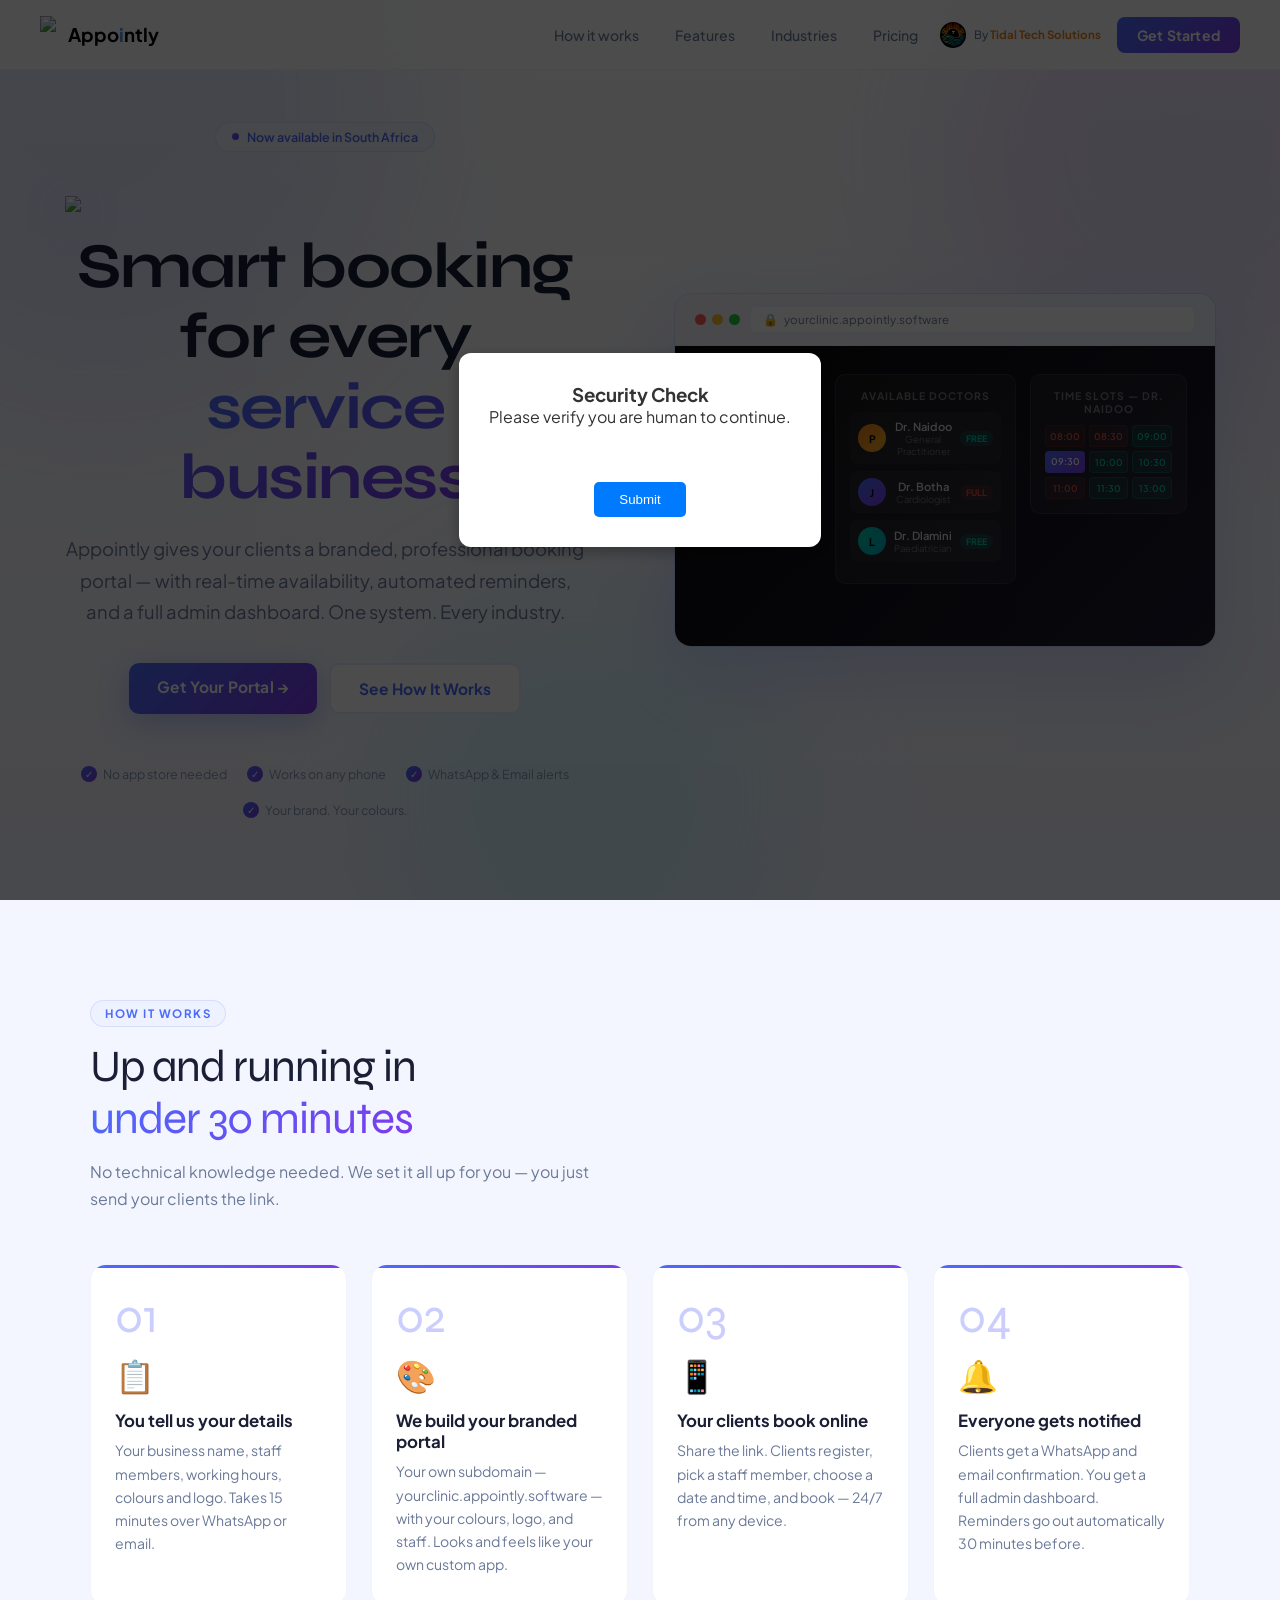
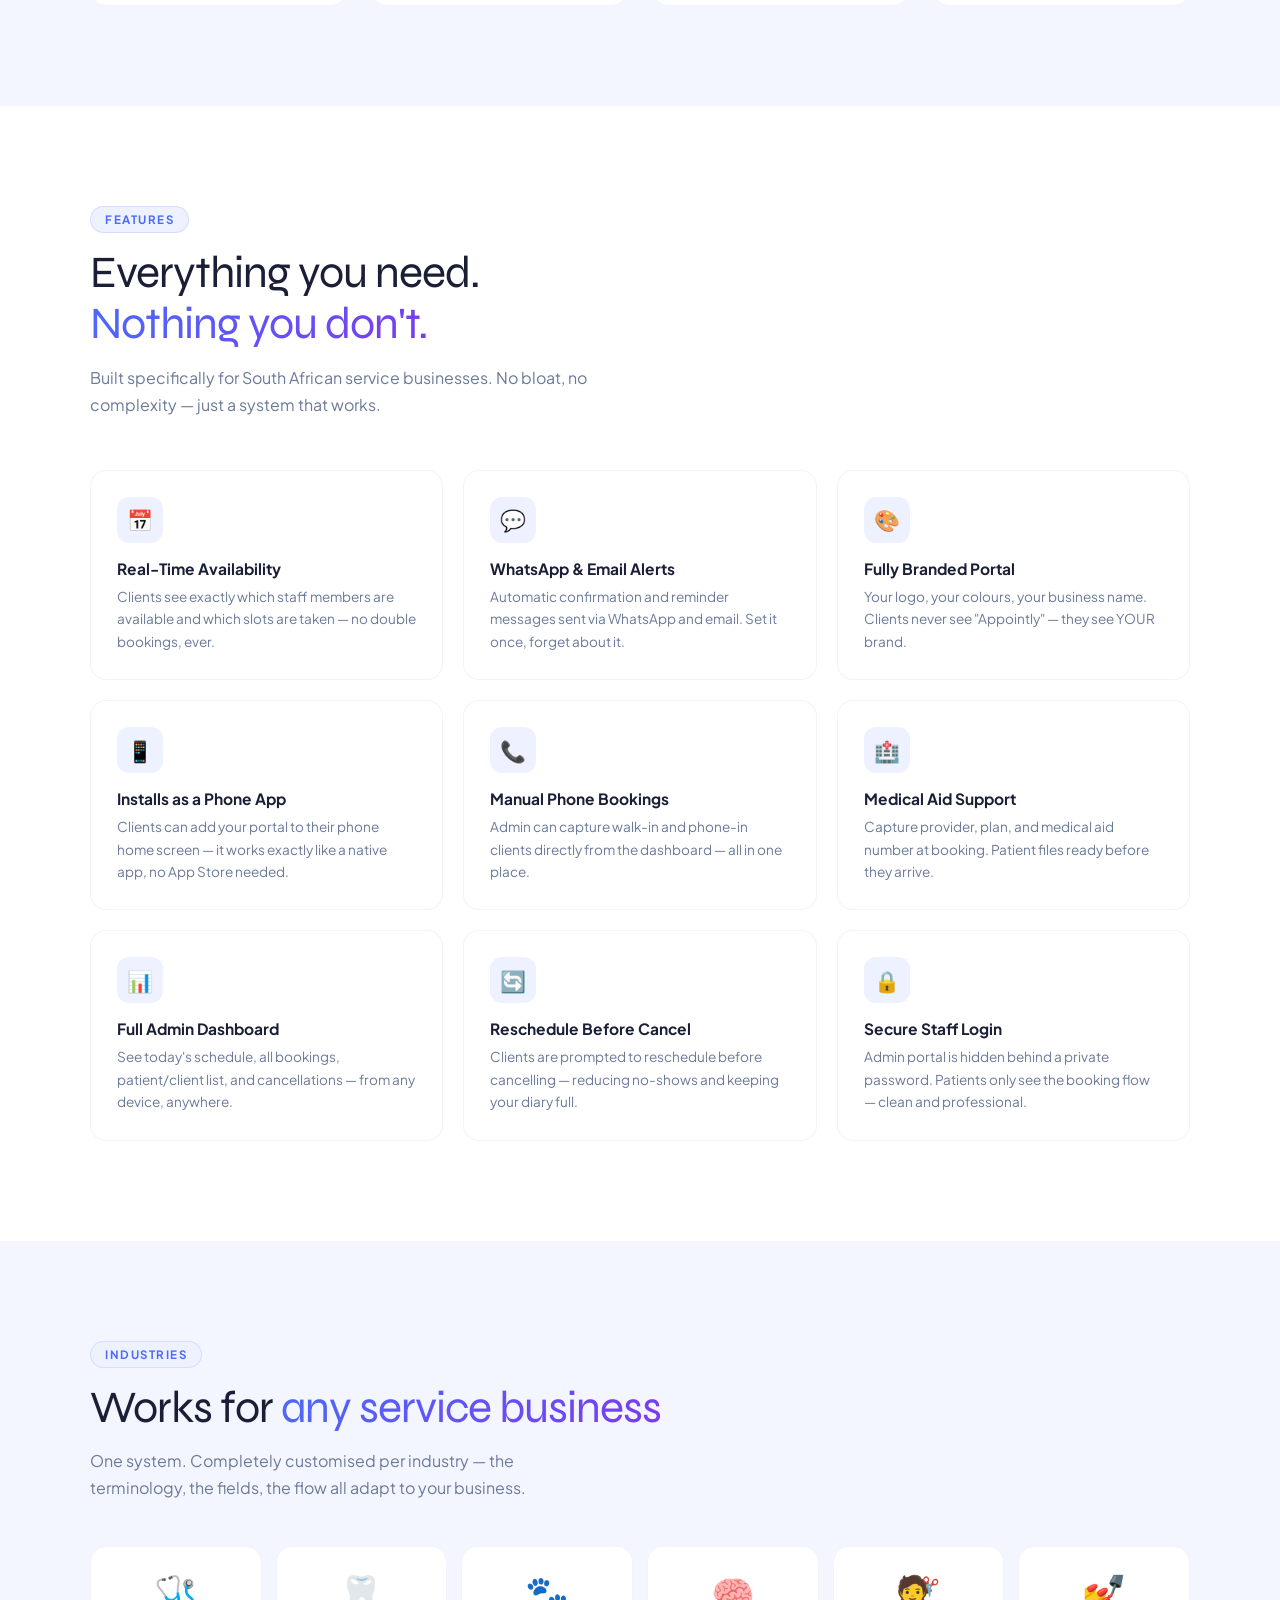
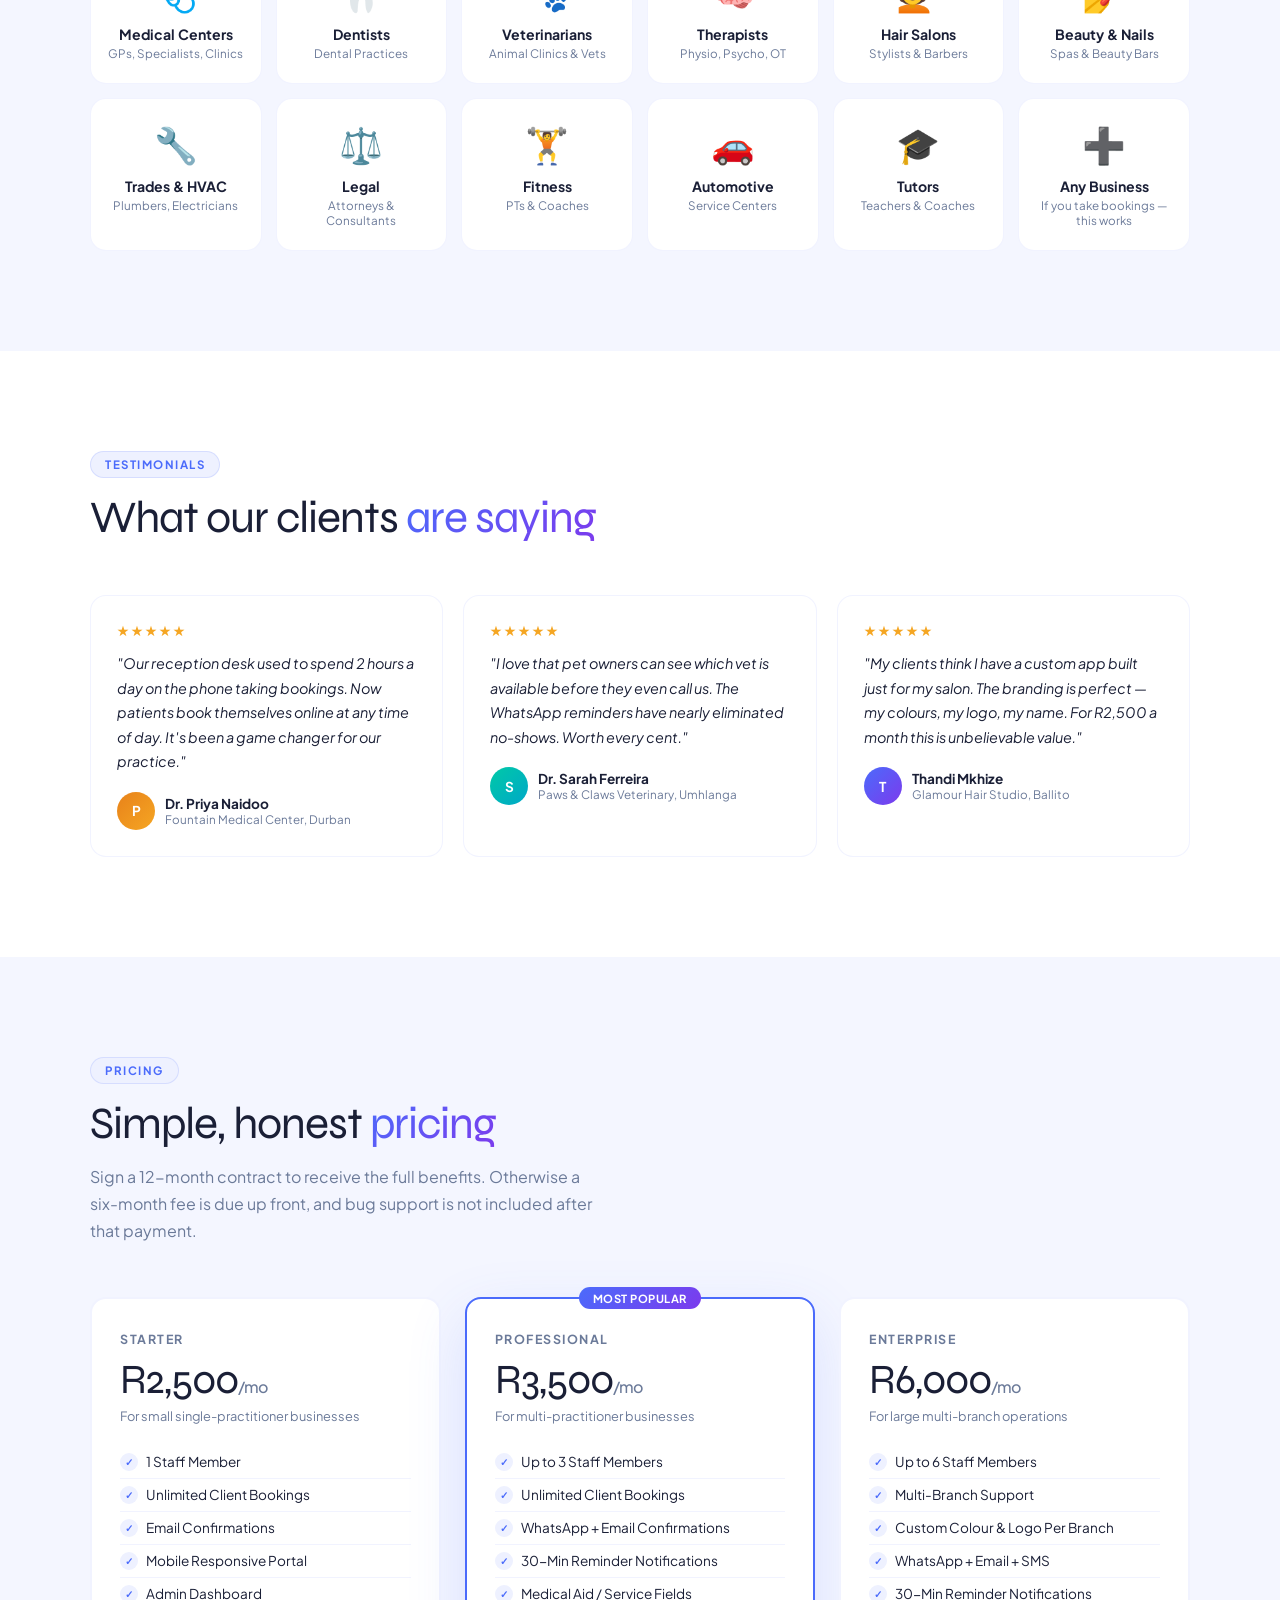
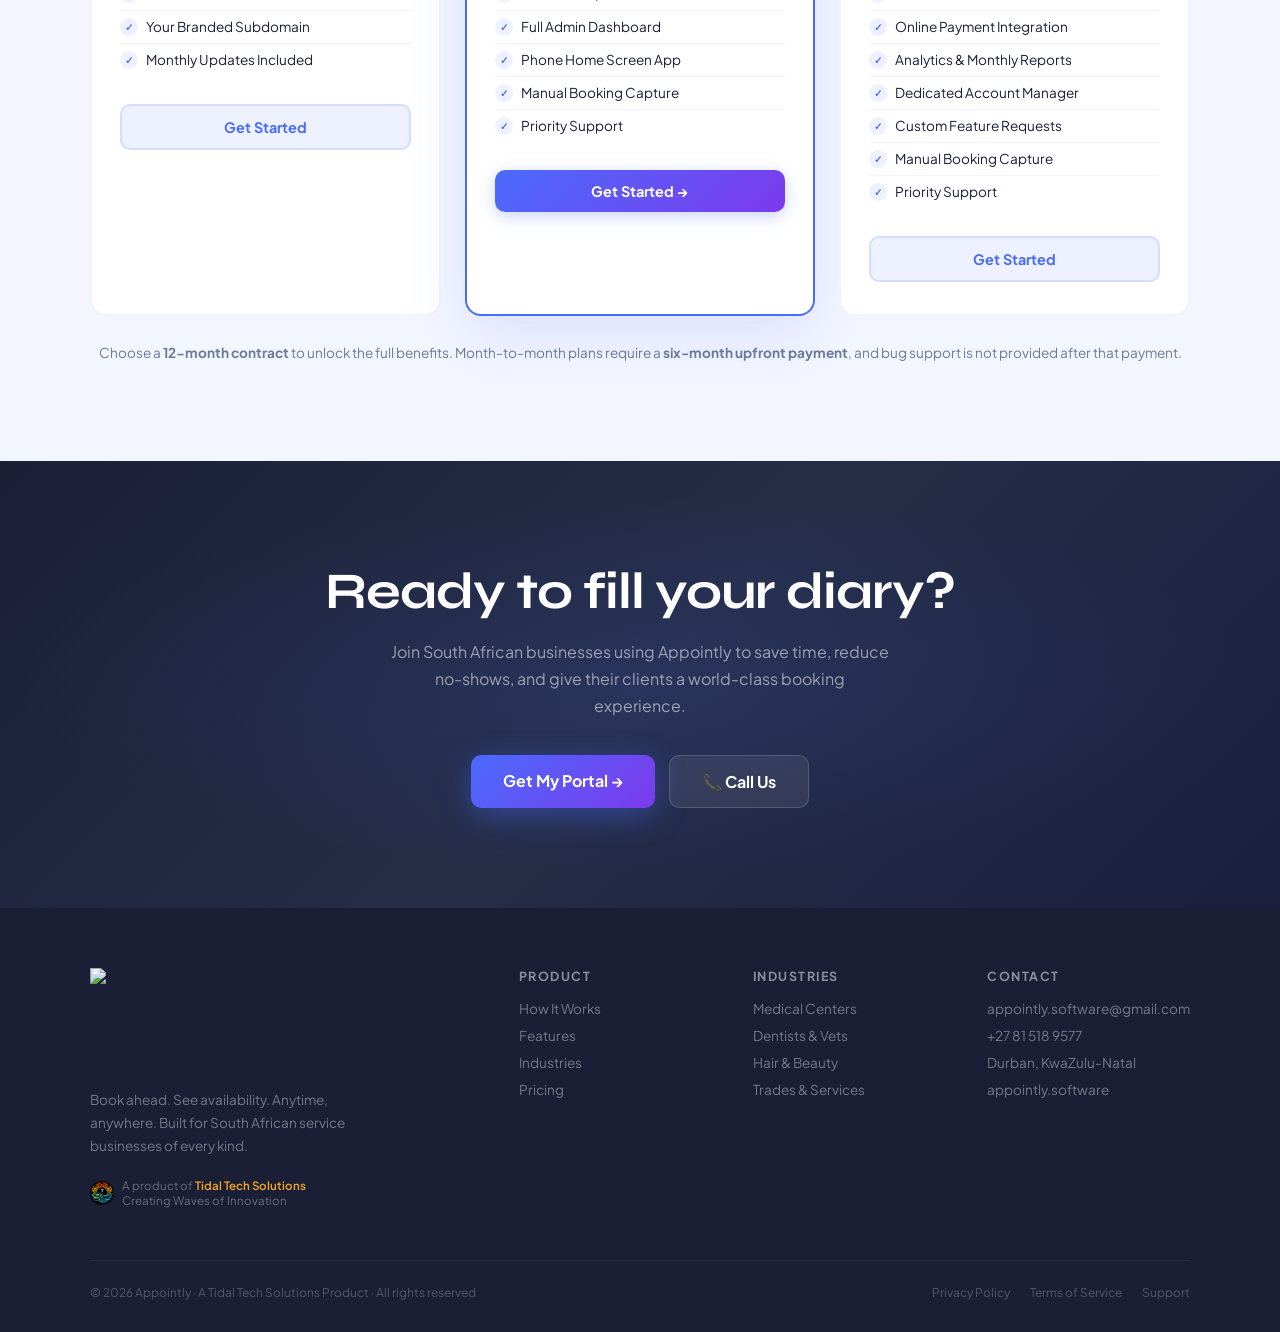
==== appointly-landing.html @ cec6ede8 "Add files via upload" ====
<!DOCTYPE html>
<html lang="en">
<head>
<meta charset="UTF-8"/>
<meta name="viewport" content="width=device-width,initial-scale=1.0"/>
<meta name="description" content="Appointly — Smart booking software for every service business. Book ahead. See availability. Anytime, anywhere."/>
<title>Appointly — Book ahead. See availability. Anytime, anywhere.</title>
<link href="https://fonts.googleapis.com/css2?family=Plus+Jakarta+Sans:wght@300;400;500;600;700;800&family=Syne:wght@700;800&display=swap" rel="stylesheet"/>
<link rel="stylesheet" href="styles.css">
<link rel="icon" type="image/png" href="Pictures/Appintly Calander logo.png">
</head>
<!-- Load the reCAPTCHA API with your Site Key -->
<script src="https://www.google.com/recaptcha/api.js" async defer></script>




<body>

<!-- ── NAV ── -->
<nav>
  <a class="nav-logo" href="#">
    <!-- Add 'logo-icon' and 'logo-text' classes -->
    <img src="Pictures/Appintly Calander logo.png" class="logo-icon"><h3 style="color: black;">Appo<span>i</span>ntly</h3>

</a>


  <button class="nav-hamburger" id="nav-hamburger" aria-label="Open menu">
    <span></span><span></span><span></span>
  </button>

  <div class="nav-links">
    <a class="nav-link" href="#how">How it works</a>
    <a class="nav-link" href="#features">Features</a>
    <a class="nav-link" href="#niches">Industries</a>
    <a class="nav-link" href="#pricing">Pricing</a>
    <div class="nav-tts">
      <img src="[data-uri]" alt="Tidal Tech Solutions"/>
      <div class="nav-tts-text">By <span>Tidal Tech Solutions</span></div>
    </div>
    <a class="nav-cta" href="#pricing">Get Started</a>
  </div>
</nav>

<!-- ── MOBILE NAV MENU ── -->
<div class="mobile-nav" id="mobile-nav">
  <a href="#how">How it works</a>
  <a href="#features">Features</a>
  <a href="#niches">Industries</a>
  <a href="#pricing">Pricing</a>
  <a class="mobile-nav-cta" href="#pricing">Get Started</a>
</div>

<!-- ── HERO ── -->
<section id="hero">
  <div class="hero-bg">
    <div class="hero-blob hero-blob-1"></div>
    <div class="hero-blob hero-blob-2"></div>
    <div class="hero-blob hero-blob-3"></div>
  </div>
  <div class="hero-content">
    <div class="hero-badge">
      <div class="hero-badge-dot"></div>
      Now available in South Africa
    </div>
    <img class="hero-logo" src="Pictures/Appointly_long_logo-removebg-preview.png">
    <h1>Smart booking for every<br><span>service business</span></h1>
    <p class="hero-sub">Appointly gives your clients a branded, professional booking portal — with real-time availability, automated reminders, and a full admin dashboard. One system. Every industry.</p>
    <div class="hero-btns">
      <a class="btn-hero-primary" href="#pricing">Get Your Portal →</a>
      <a class="btn-hero-secondary" href="#how">See How It Works</a>
    </div>
    <div class="hero-trust">
      <div class="trust-item"><div class="trust-check">✓</div> No app store needed</div>
      <div class="trust-item"><div class="trust-check">✓</div> Works on any phone</div>
      <div class="trust-item"><div class="trust-check">✓</div> WhatsApp & Email alerts</div>
      <div class="trust-item"><div class="trust-check">✓</div> Your brand. Your colours.</div>
    </div>
  </div>

  <!-- Browser Mockup -->
  <div class="hero-mockup">
    <div class="mockup-browser">
      <div class="mockup-bar">
        <div class="mockup-dots">
          <div class="mockup-dot"></div>
          <div class="mockup-dot"></div>
          <div class="mockup-dot"></div>
        </div>
        <div class="mockup-url">
          <span class="mockup-url-lock">🔒</span>
          yourclinic.appointly.software
        </div>
      </div>
      <div class="mockup-screen">
        <div class="mockup-inner">
          <div class="mock-card">
            <div class="mock-card-title">Bookings Today</div>
            <div class="mock-stat">12</div>
            <div style="margin-top:10px;font-size:.65rem;color:rgba(255,255,255,0.35)">↑ 3 more than yesterday</div>
          </div>
          <div class="mock-card">
            <div class="mock-card-title">Available Doctors</div>
            <div class="mock-doc">
              <div class="mock-doc-av" style="background:linear-gradient(135deg,#e8821a,#f5a623)">P</div>
              <div class="mock-doc-info"><div class="mock-doc-name">Dr. Naidoo</div><div class="mock-doc-role">General Practitioner</div></div>
              <span class="mock-badge mock-badge-green">Free</span>
            </div>
            <div class="mock-doc">
              <div class="mock-doc-av" style="background:linear-gradient(135deg,#4B6BFB,#7C3AED)">J</div>
              <div class="mock-doc-info"><div class="mock-doc-name">Dr. Botha</div><div class="mock-doc-role">Cardiologist</div></div>
              <span class="mock-badge mock-badge-red">Full</span>
            </div>
            <div class="mock-doc">
              <div class="mock-doc-av" style="background:linear-gradient(135deg,#00c9a7,#00a8c8)">L</div>
              <div class="mock-doc-info"><div class="mock-doc-name">Dr. Dlamini</div><div class="mock-doc-role">Paediatrician</div></div>
              <span class="mock-badge mock-badge-green">Free</span>
            </div>
          </div>
          <div class="mock-card">
            <div class="mock-card-title">Time Slots — Dr. Naidoo</div>
            <div class="mock-slot-grid">
              <div class="mock-slot mock-slot-taken">08:00</div>
              <div class="mock-slot mock-slot-taken">08:30</div>
              <div class="mock-slot mock-slot-free">09:00</div>
              <div class="mock-slot mock-slot-sel">09:30</div>
              <div class="mock-slot mock-slot-free">10:00</div>
              <div class="mock-slot mock-slot-free">10:30</div>
              <div class="mock-slot mock-slot-taken">11:00</div>
              <div class="mock-slot mock-slot-free">11:30</div>
              <div class="mock-slot mock-slot-free">13:00</div>
            </div>
          </div>
        </div>
      </div>
    </div>
  </div>
</section>

<!-- ── HOW IT WORKS ── -->
<section id="how" class="section">
  <div class="container">
    <div class="section-badge">How It Works</div>
    <div class="section-title">Up and running in<br><span>under 30 minutes</span></div>
    <p class="section-sub">No technical knowledge needed. We set it all up for you — you just send your clients the link.</p>
    <div class="steps">
      <div class="step-card">
        <div class="step-num">01</div>
        <span class="step-icon">📋</span>
        <div class="step-title">You tell us your details</div>
        <p class="step-text">Your business name, staff members, working hours, colours and logo. Takes 15 minutes over WhatsApp or email.</p>
      </div>
      <div class="step-card">
        <div class="step-num">02</div>
        <span class="step-icon">🎨</span>
        <div class="step-title">We build your branded portal</div>
        <p class="step-text">Your own subdomain — yourclinic.appointly.software — with your colours, logo, and staff. Looks and feels like your own custom app.</p>
      </div>
      <div class="step-card">
        <div class="step-num">03</div>
        <span class="step-icon">📱</span>
        <div class="step-title">Your clients book online</div>
        <p class="step-text">Share the link. Clients register, pick a staff member, choose a date and time, and book — 24/7 from any device.</p>
      </div>
      <div class="step-card">
        <div class="step-num">04</div>
        <span class="step-icon">🔔</span>
        <div class="step-title">Everyone gets notified</div>
        <p class="step-text">Clients get a WhatsApp and email confirmation. You get a full admin dashboard. Reminders go out automatically 30 minutes before.</p>
      </div>
    </div>
  </div>
</section>

<!-- ── FEATURES ── -->
<section id="features" class="section" style="background:var(--white)">
  <div class="container">
    <div class="section-badge">Features</div>
    <div class="section-title">Everything you need.<br><span>Nothing you don't.</span></div>
    <p class="section-sub">Built specifically for South African service businesses. No bloat, no complexity — just a system that works.</p>
    <div class="features-grid">
      <div class="feature-card">
        <div class="feature-icon">📅</div>
        <div class="feature-title">Real-Time Availability</div>
        <p class="feature-text">Clients see exactly which staff members are available and which slots are taken — no double bookings, ever.</p>
      </div>
      <div class="feature-card">
        <div class="feature-icon">💬</div>
        <div class="feature-title">WhatsApp & Email Alerts</div>
        <p class="feature-text">Automatic confirmation and reminder messages sent via WhatsApp and email. Set it once, forget about it.</p>
      </div>
      <div class="feature-card">
        <div class="feature-icon">🎨</div>
        <div class="feature-title">Fully Branded Portal</div>
        <p class="feature-text">Your logo, your colours, your business name. Clients never see "Appointly" — they see YOUR brand.</p>
      </div>
      <div class="feature-card">
        <div class="feature-icon">📱</div>
        <div class="feature-title">Installs as a Phone App</div>
        <p class="feature-text">Clients can add your portal to their phone home screen — it works exactly like a native app, no App Store needed.</p>
      </div>
      <div class="feature-card">
        <div class="feature-icon">📞</div>
        <div class="feature-title">Manual Phone Bookings</div>
        <p class="feature-text">Admin can capture walk-in and phone-in clients directly from the dashboard — all in one place.</p>
      </div>
      <div class="feature-card">
        <div class="feature-icon">🏥</div>
        <div class="feature-title">Medical Aid Support</div>
        <p class="feature-text">Capture provider, plan, and medical aid number at booking. Patient files ready before they arrive.</p>
      </div>
      <div class="feature-card">
        <div class="feature-icon">📊</div>
        <div class="feature-title">Full Admin Dashboard</div>
        <p class="feature-text">See today's schedule, all bookings, patient/client list, and cancellations — from any device, anywhere.</p>
      </div>
      <div class="feature-card">
        <div class="feature-icon">🔄</div>
        <div class="feature-title">Reschedule Before Cancel</div>
        <p class="feature-text">Clients are prompted to reschedule before cancelling — reducing no-shows and keeping your diary full.</p>
      </div>
      <div class="feature-card">
        <div class="feature-icon">🔒</div>
        <div class="feature-title">Secure Staff Login</div>
        <p class="feature-text">Admin portal is hidden behind a private password. Patients only see the booking flow — clean and professional.</p>
      </div>
    </div>
  </div>
</section>

<!-- ── NICHES ── -->
<section id="niches" class="section">
  <div class="container">
    <div class="section-badge">Industries</div>
    <div class="section-title">Works for <span>any service business</span></div>
    <p class="section-sub">One system. Completely customised per industry — the terminology, the fields, the flow all adapt to your business.</p>
    <div class="niches-grid">
      <div class="niche-card"><span class="niche-icon">🩺</span><div class="niche-title">Medical Centers</div><div class="niche-sub">GPs, Specialists, Clinics</div></div>
      <div class="niche-card"><span class="niche-icon">🦷</span><div class="niche-title">Dentists</div><div class="niche-sub">Dental Practices</div></div>
      <div class="niche-card"><span class="niche-icon">🐾</span><div class="niche-title">Veterinarians</div><div class="niche-sub">Animal Clinics & Vets</div></div>
      <div class="niche-card"><span class="niche-icon">🧠</span><div class="niche-title">Therapists</div><div class="niche-sub">Physio, Psycho, OT</div></div>
      <div class="niche-card"><span class="niche-icon">💇</span><div class="niche-title">Hair Salons</div><div class="niche-sub">Stylists & Barbers</div></div>
      <div class="niche-card"><span class="niche-icon">💅</span><div class="niche-title">Beauty & Nails</div><div class="niche-sub">Spas & Beauty Bars</div></div>
      <div class="niche-card"><span class="niche-icon">🔧</span><div class="niche-title">Trades & HVAC</div><div class="niche-sub">Plumbers, Electricians</div></div>
      <div class="niche-card"><span class="niche-icon">⚖️</span><div class="niche-title">Legal</div><div class="niche-sub">Attorneys & Consultants</div></div>
      <div class="niche-card"><span class="niche-icon">🏋️</span><div class="niche-title">Fitness</div><div class="niche-sub">PTs & Coaches</div></div>
      <div class="niche-card"><span class="niche-icon">🚗</span><div class="niche-title">Automotive</div><div class="niche-sub">Service Centers</div></div>
      <div class="niche-card"><span class="niche-icon">🎓</span><div class="niche-title">Tutors</div><div class="niche-sub">Teachers & Coaches</div></div>
      <div class="niche-card"><span class="niche-icon">➕</span><div class="niche-title">Any Business</div><div class="niche-sub">If you take bookings — this works</div></div>
    </div>
  </div>
</section>

<!-- ── TESTIMONIALS ── -->
<section class="section" style="background:var(--white)">
  <div class="container">
    <div class="section-badge">Testimonials</div>
    <div class="section-title">What our clients <span>are saying</span></div>
    <div class="testimonials">
      <div class="testi-card">
        <div class="testi-stars">★★★★★</div>
        <p class="testi-text">"Our reception desk used to spend 2 hours a day on the phone taking bookings. Now patients book themselves online at any time of day. It's been a game changer for our practice."</p>
        <div class="testi-author">
          <div class="testi-av" style="background:linear-gradient(135deg,#e8821a,#f5a623)">P</div>
          <div><div class="testi-name">Dr. Priya Naidoo</div><div class="testi-role">Fountain Medical Center, Durban</div></div>
        </div>
      </div>
      <div class="testi-card">
        <div class="testi-stars">★★★★★</div>
        <p class="testi-text">"I love that pet owners can see which vet is available before they even call us. The WhatsApp reminders have nearly eliminated no-shows. Worth every cent."</p>
        <div class="testi-author">
          <div class="testi-av" style="background:linear-gradient(135deg,#00c9a7,#00a8c8)">S</div>
          <div><div class="testi-name">Dr. Sarah Ferreira</div><div class="testi-role">Paws & Claws Veterinary, Umhlanga</div></div>
        </div>
      </div>
      <div class="testi-card">
        <div class="testi-stars">★★★★★</div>
        <p class="testi-text">"My clients think I have a custom app built just for my salon. The branding is perfect — my colours, my logo, my name. For R2,500 a month this is unbelievable value."</p>
        <div class="testi-author">
          <div class="testi-av" style="background:linear-gradient(135deg,#4B6BFB,#7C3AED)">T</div>
          <div><div class="testi-name">Thandi Mkhize</div><div class="testi-role">Glamour Hair Studio, Ballito</div></div>
        </div>
      </div>
    </div>
  </div>
  
</section>

<!-- ── PRICING ── -->
<section id="pricing" class="section" style="background:var(--light)">
  <div class="container">
    <div class="section-badge">Pricing</div>
    <div class="section-title">Simple, honest <span>pricing</span></div>
    <p class="section-sub">Sign a 12-month contract to receive the full benefits. Otherwise a six-month fee is due up front, and bug support is not included after that payment.</p>
    <div class="pricing-grid">
      <div class="price-card">
        <div class="price-name">Starter</div>
        <div class="price-amount">R2,500<span>/mo</span></div>
        <div class="price-period">For small single-practitioner businesses</div>
        <ul class="price-features">
          <li>1 Staff Member</li>
          <li>Unlimited Client Bookings</li>
          <li>Email Confirmations</li>
          <li>Mobile Responsive Portal</li>
          <li>Admin Dashboard</li>
          <li>Your Branded Subdomain</li>
          <li>Monthly Updates Included</li>
        </ul>
        <a href="mailto:appointly.software@gmail.com?subject=Appointly Starter Plan" class="price-cta price-cta-secondary">Get Started</a>
      </div>
      <div class="price-card featured">
        <div class="price-badge">Most Popular</div>
        <div class="price-name">Professional</div>
        <div class="price-amount">R3,500<span>/mo</span></div>
        <div class="price-period">For multi-practitioner businesses</div>
        <ul class="price-features">
          <li>Up to 3 Staff Members</li>
          <li>Unlimited Client Bookings</li>
          <li>WhatsApp + Email Confirmations</li>
          <li>30-Min Reminder Notifications</li>
          <li>Medical Aid / Service Fields</li>
          <li>Full Admin Dashboard</li>
          <li>Phone Home Screen App</li>
          <li>Manual Booking Capture</li>
          <li>Priority Support</li>
        </ul>
        <a href="mailto:appointly.software@gmail.com?subject=Appointly Professional Plan" class="price-cta price-cta-primary">Get Started →</a>
      </div>
      <div class="price-card">
        <div class="price-name">Enterprise</div>
        <div class="price-amount">R6,000<span>/mo</span></div>
        <div class="price-period">For large multi-branch operations</div>
        <ul class="price-features">
          <li>Up to 6 Staff Members</li>
          <li>Multi-Branch Support</li>
          <li>Custom Colour & Logo Per Branch</li>
          <li>WhatsApp + Email + SMS</li>
          <li>30-Min Reminder Notifications</li>
          <li>Online Payment Integration</li>
          <li>Analytics & Monthly Reports</li>
          <li>Dedicated Account Manager</li>
          <li>Custom Feature Requests</li>
          <li>Manual Booking Capture</li>
          <li>Priority Support</li>
        </ul>
        <a href="mailto:appointly.software@gmail.com?subject=Appointly Enterprise Plan" class="price-cta price-cta-secondary">Get Started</a>
      </div>
    </div>
    <p style="text-align:center;margin-top:28px;font-size:.85rem;color:var(--muted)">
      Choose a <strong>12-month contract</strong> to unlock the full benefits.
      Month-to-month plans require a <strong>six-month upfront payment</strong>, and bug support is not provided after that payment.
    </p>
  </div>
</section>

<!-- ── CTA ── -->
<section id="cta">
  <div class="container" style="text-align:center">
    <h2>Ready to fill your diary?</h2>
    <p>Join South African businesses using Appointly to save time, reduce no-shows, and give their clients a world-class booking experience.</p>
    <div class="cta-btns">
      <a class="btn-cta-main" href="mailto:appointly.software@gmail.com?subject=I want Appointly for my business">Get My Portal →</a>
      <a class="btn-cta-ghost" href="tel:+27 81 518 9577">📞 Call Us</a>
    </div>
  </div>
</section>

<!-- ── FOOTER ── -->
<footer>
  <div class="footer-inner">
    <div class="footer-top">
      <div class="footer-brand">
        <img class="footer-appt-logo" src="Pictures/Appointly long logo-modified.png">
        <p>Book ahead. See availability. Anytime, anywhere. Built for South African service businesses of every kind.</p>
        <div class="footer-tts">
          <img src="[data-uri]" alt="Tidal Tech Solutions"/>
          <div class="footer-tts-text">A product of <span>Tidal Tech Solutions</span><br>Creating Waves of Innovation</div>
        </div>
      </div>
      <div class="footer-col">
        <h4>Product</h4>
        <a href="#how">How It Works</a>
        <a href="#features">Features</a>
        <a href="#niches">Industries</a>
        <a href="#pricing">Pricing</a>
      </div>
      <div class="footer-col">
        <h4>Industries</h4>
        <a href="#">Medical Centers</a>
        <a href="#">Dentists & Vets</a>
        <a href="#">Hair & Beauty</a>
        <a href="#">Trades & Services</a>
      </div>
      <div class="footer-col">
        <h4>Contact</h4>
        <a href="mailto:appointly.software@gmail.com">appointly.software@gmail.com</a>
        <a href="tel:+27815189577">+27 81 518 9577</a>
        <a href="#">Durban, KwaZulu-Natal</a>
        <a href="https://appointly.software">appointly.software</a>
      </div>
      <script src="script.js"></script>
      
    </div>
    <div class="footer-bottom">
      <div class="footer-copy">© 2026 Appointly · A Tidal Tech Solutions Product · All rights reserved</div>
      <div class="footer-legal">
        <a href="#">Privacy Policy</a>
        <a href="#">Terms of Service</a>
        <a href="#">Support</a>
      </div>
    </div>
  </div>
</footer>

<!-- This is the background overlay -->
<div id="captcha-modal" class="modal-overlay">
    <!-- This is the actual pop-up box -->
    <div class="modal-content">
        <h3>Security Check</h3>
        <p>Please verify you are human to continue.</p>
        
        <form id="contact-form">
            <div class="g-recaptcha" data-sitekey="6LcbQc0sAAAAAKO4gYrvcT90hlN4DsldhUlKfrGy" data-callback="onCaptchaSuccess" data-expired-callback="onCaptchaExpired"></div>
            <button type="submit" class="submit-btn">Submit</button>
        </form>
    </div>
</div>


<script>
  const hamburger = document.getElementById('nav-hamburger');
  const mobileNav = document.getElementById('mobile-nav');
  hamburger.addEventListener('click', function() {
    hamburger.classList.toggle('open');
    mobileNav.classList.toggle('open');
  });
  // Close menu when a link is tapped
  mobileNav.querySelectorAll('a').forEach(function(link) {
    link.addEventListener('click', function() {
      hamburger.classList.remove('open');
      mobileNav.classList.remove('open');
    });
  });
</script>
</body>
</html>
---- styles.css ----
:root{
  --blue:#4B6BFB;
  --purple:#7C3AED;
  --grad:linear-gradient(135deg,#4B6BFB,#7C3AED);
  --grad2:linear-gradient(135deg,#6B8BFF,#9B5BFF);
  --dark:#1a1f36;
  --dark2:#252d47;
  --dark3:#2f3a5c;
  --light:#f4f6ff;
  --light2:#eef1ff;
  --white:#ffffff;
  --muted:#6b7a99;
  --muted2:#8a96b5;
  --border:rgba(75,107,251,0.15);
  --border2:rgba(75,107,251,0.08);
  --shadow:0 20px 60px rgba(75,107,251,0.15);
  --shadow-sm:0 4px 20px rgba(75,107,251,0.1);
  --gold:#f5a623;
  --orange:#e8821a;
  --tts-grad:linear-gradient(135deg,#e8821a,#f5a623);
  --r:16px;--rs:10px;
}
*,*::before,*::after{box-sizing:border-box;margin:0;padding:0}
html{scroll-behavior:smooth}
body{font-family:'Plus Jakarta Sans',sans-serif;background:var(--white);color:var(--dark);overflow-x:hidden;}

/* ── NAV ── */
nav{
  position:fixed;top:0;left:0;right:0;z-index:100;
  padding:0 40px;height:70px;display:flex;align-items:center;justify-content:space-between;
  background:rgba(255,255,255,0.9);backdrop-filter:blur(20px);
  border-bottom:1px solid var(--border2);
  transition:all .3s;
}
.nav-logo{display:flex;align-items:center;gap:12px;text-decoration:none}
.nav-logo img{height:38px}
.nav-logo-text{font-family:'Syne',sans-serif;font-size:1.3rem;color:var(--dark);letter-spacing:-0.5px}
.nav-links{display:flex;align-items:center;gap:8px}
.nav-link{color:var(--muted);font-size:.88rem;font-weight:500;text-decoration:none;
  padding:8px 14px;border-radius:8px;transition:all .2s}
.nav-link:hover{color:var(--blue);background:var(--light2)}
.nav-cta{background:var(--grad);color:#fff;padding:9px 20px;border-radius:8px;
  font-size:.88rem;font-weight:700;text-decoration:none;transition:all .2s;letter-spacing:.2px}
.nav-cta:hover{opacity:.9;transform:translateY(-1px);box-shadow:0 6px 20px rgba(75,107,251,0.35)}
.nav-tts{display:flex;align-items:center;gap:8px;margin-right:8px}
.nav-tts img{height:26px;border-radius:50%}
.nav-tts-text{font-size:.72rem;color:var(--muted);font-weight:500}
.nav-tts-text span{color:var(--orange);font-weight:700}
h3 span {
    color: #4A90E2; /* This changes only the 'i' to your blue color */
}


/* ── HERO ── */
#hero{
  min-height:100vh;display:flex;align-items:center;justify-content:center;
  padding:120px 40px 80px;text-align:center;position:relative;overflow:hidden;
  background:linear-gradient(180deg,var(--white) 0%,var(--light) 100%);
  flex-wrap:wrap;
  gap:40px;
}
.hero-bg{position:absolute;inset:0;pointer-events:none;overflow:hidden}
.hero-blob{position:absolute;border-radius:50%;filter:blur(80px);opacity:0.12}
.hero-blob-1{width:600px;height:600px;background:var(--blue);top:-200px;left:-200px;animation:blobFloat 8s ease-in-out infinite}
.hero-blob-2{width:500px;height:500px;background:var(--purple);top:-100px;right:-150px;animation:blobFloat 10s ease-in-out infinite reverse}
.hero-blob-3{width:400px;height:400px;background:#00d4ff;bottom:-100px;left:30%;animation:blobFloat 12s ease-in-out infinite 2s}
@keyframes blobFloat{0%,100%{transform:translate(0,0) scale(1)}33%{transform:translate(30px,-20px) scale(1.05)}66%{transform:translate(-20px,10px) scale(0.97)}}
.hero-content{position:relative;z-index:1;max-width:520px;margin:0 auto;flex:1 1 480px;min-width:280px}
.hero-mockup{margin-top:0;position:relative;max-width:540px;margin-left:auto;margin-right:auto;flex:1 1 480px;min-width:280px;animation:mockupEntrance 1s ease .5s both}
.hero-badge{display:inline-flex;align-items:center;gap:8px;background:var(--light2);
  border:1px solid var(--border);border-radius:100px;padding:6px 16px;
  font-size:.78rem;font-weight:600;color:var(--blue);margin-bottom:24px;}
.hero-badge-dot{width:7px;height:7px;border-radius:50%;background:var(--grad);animation:pulse 2s infinite}
@keyframes pulse{0%,100%{opacity:1;transform:scale(1)}50%{opacity:.5;transform:scale(.8)}}
.hero-logo {
  width: 50vw;          /* This makes the logo exactly 50% of the screen width */
  max-width: 600px;     /* Optional: Stops it from getting TOO huge on giant monitors */
  height: auto;         /* Keeps the logo's proportions correct so it doesn't stretch */
  display: block;
  margin: 20px auto;    /* Centers it and adds some breathing room top/bottom */
  filter:drop-shadow(0 8px 24px rgba(75,107,251,0.2));
  animation:logoEntrance .8s ease both;
}
@keyframes logoEntrance{from{opacity:0;transform:translateY(-20px)}to{opacity:1;transform:none}}
h1{font-family:'Syne',sans-serif;font-size:clamp(2.4rem,6vw,4rem);line-height:1.1;
  letter-spacing:-1.5px;color:var(--dark);margin-bottom:20px;
  animation:slideUp .8s ease .1s both}
h1 span{background:var(--grad);-webkit-background-clip:text;-webkit-text-fill-color:transparent;background-clip:text}
.hero-sub{font-size:clamp(1rem,2vw,1.15rem);color:var(--muted);line-height:1.7;
  max-width:560px;margin:0 auto 36px;animation:slideUp .8s ease .2s both}
@keyframes slideUp{from{opacity:0;transform:translateY(20px)}to{opacity:1;transform:none}}
.hero-btns{display:flex;gap:12px;justify-content:center;flex-wrap:wrap;
  animation:slideUp .8s ease .3s both;margin-bottom:52px}
.btn-hero-primary{background:var(--grad);color:#fff;padding:14px 28px;border-radius:var(--rs);
  font-size:.97rem;font-weight:700;text-decoration:none;transition:all .25s;letter-spacing:.2px;
  box-shadow:0 8px 30px rgba(75,107,251,0.35)}
.btn-hero-primary:hover{transform:translateY(-2px);box-shadow:0 12px 40px rgba(75,107,251,0.45)}
.btn-hero-secondary{background:var(--white);color:var(--blue);padding:14px 28px;border-radius:var(--rs);
  font-size:.97rem;font-weight:700;text-decoration:none;transition:all .25s;
  border:2px solid var(--border);}
.btn-hero-secondary:hover{border-color:var(--blue);background:var(--light2);transform:translateY(-2px)}
.hero-trust{display:flex;align-items:center;justify-content:center;gap:20px;flex-wrap:wrap;
  font-size:.78rem;color:var(--muted2);animation:slideUp .8s ease .4s both}
.trust-item{display:flex;align-items:center;gap:6px}
.trust-check{width:16px;height:16px;border-radius:50%;background:var(--grad);
  display:flex;align-items:center;justify-content:center;font-size:.6rem;color:#fff;flex-shrink:0}

/* ── MOCKUP ── */
@keyframes mockupEntrance{from{opacity:0;transform:translateY(40px) scale(0.97)}to{opacity:1;transform:none}}
.mockup-browser{
  background:var(--white);border-radius:16px;box-shadow:0 30px 80px rgba(75,107,251,0.2),0 0 0 1px var(--border);
  overflow:hidden;
}
.mockup-bar{
  background:var(--light);padding:12px 20px;display:flex;align-items:center;gap:10px;
  border-bottom:1px solid var(--border2);
}
.mockup-dots{display:flex;gap:6px}
.mockup-dot{width:11px;height:11px;border-radius:50%}
.mockup-dot:nth-child(1){background:#ff5f57}
.mockup-dot:nth-child(2){background:#ffbd2e}
.mockup-dot:nth-child(3){background:#28ca41}
.mockup-url{flex:1;background:var(--white);border-radius:6px;padding:5px 12px;
  font-size:.72rem;color:var(--muted);border:1px solid var(--border2);
  display:flex;align-items:center;gap:6px}
.mockup-url-lock{color:var(--blue);font-size:.75rem}
.mockup-screen{padding:0}
.mockup-inner{
  background:linear-gradient(135deg,#0a0a0a,#1a1a2e);
  padding:28px;min-height:300px;
  display:grid;grid-template-columns:1fr 1fr 1fr;gap:14px;align-items:start;
}
.mock-card{background:rgba(255,255,255,0.05);border:1px solid rgba(255,255,255,0.08);
  border-radius:10px;padding:14px;}
.mock-card-title{font-size:.65rem;font-weight:700;color:rgba(255,255,255,0.4);text-transform:uppercase;letter-spacing:1px;margin-bottom:10px}
.mock-stat{font-family:'Syne',sans-serif;font-size:1.8rem;background:var(--grad);
  -webkit-background-clip:text;-webkit-text-fill-color:transparent;background-clip:text}
.mock-doc{display:flex;align-items:center;gap:8px;margin-bottom:7px;padding:7px 8px;
  background:rgba(255,255,255,0.04);border-radius:7px}
.mock-doc-av{width:28px;height:28px;border-radius:50%;display:flex;align-items:center;
  justify-content:center;font-size:.65rem;font-weight:700;color:#000;flex-shrink:0}
.mock-doc-info{flex:1}
.mock-doc-name{font-size:.7rem;font-weight:600;color:rgba(255,255,255,0.8)}
.mock-doc-role{font-size:.6rem;color:rgba(255,255,255,0.35)}
.mock-badge{font-size:.55rem;padding:2px 6px;border-radius:10px;font-weight:700;text-transform:uppercase}
.mock-badge-green{background:rgba(0,201,167,0.15);color:#00c9a7}
.mock-badge-red{background:rgba(192,57,43,0.15);color:#e74c3c}
.mock-slot-grid{display:grid;grid-template-columns:repeat(3,1fr);gap:4px}
.mock-slot{padding:4px;text-align:center;border-radius:4px;font-size:.58rem;font-weight:600}
.mock-slot-free{background:rgba(0,201,167,0.1);color:#00c9a7;border:1px solid rgba(0,201,167,0.2)}
.mock-slot-taken{background:rgba(192,57,43,0.1);color:#e74c3c;border:1px solid rgba(192,57,43,0.2)}
.mock-slot-sel{background:var(--grad);color:#fff}

/* ── SECTIONS ── */
.section{padding:100px 40px}
.container{max-width:1100px;margin:0 auto}
.section-badge{display:inline-block;background:var(--light2);color:var(--blue);
  font-size:.72rem;font-weight:700;text-transform:uppercase;letter-spacing:1.5px;
  padding:5px 14px;border-radius:100px;margin-bottom:14px;border:1px solid var(--border)}
.section-title{font-family:'Syne',sans-serif;font-size:clamp(1.8rem,4vw,2.8rem);
  line-height:1.15;letter-spacing:-1px;color:var(--dark);margin-bottom:14px}
.section-title span{background:var(--grad);-webkit-background-clip:text;-webkit-text-fill-color:transparent;background-clip:text}
.section-sub{font-size:1rem;color:var(--muted);line-height:1.7;max-width:520px}

/* ── HOW IT WORKS ── */
#how{background:var(--light)}
.steps{display:grid;grid-template-columns:repeat(auto-fit,minmax(240px,1fr));gap:24px;margin-top:52px}
.step-card{background:var(--white);border-radius:var(--r);padding:28px 24px;
  border:1px solid var(--border2);transition:all .25s;position:relative;overflow:hidden}
.step-card::before{content:'';position:absolute;top:0;left:0;right:0;height:3px;background:var(--grad)}
.step-card:hover{transform:translateY(-4px);box-shadow:var(--shadow)}
.step-num{font-family:'Syne',sans-serif;font-size:3rem;background:var(--grad);
  -webkit-background-clip:text;-webkit-text-fill-color:transparent;background-clip:text;
  line-height:1;margin-bottom:14px;opacity:.3}
.step-icon{font-size:2rem;margin-bottom:14px;display:block}
.step-title{font-size:1.05rem;font-weight:700;color:var(--dark);margin-bottom:8px}
.step-text{font-size:.88rem;color:var(--muted);line-height:1.65}

/* ── FEATURES ── */
.features-grid{display:grid;grid-template-columns:repeat(auto-fit,minmax(300px,1fr));gap:20px;margin-top:52px}
.feature-card{background:var(--white);border-radius:var(--r);padding:26px;
  border:1px solid var(--border2);transition:all .25s;}
.feature-card:hover{border-color:var(--blue);box-shadow:var(--shadow-sm);transform:translateY(-3px)}
.feature-icon{width:46px;height:46px;border-radius:12px;background:var(--light2);
  display:flex;align-items:center;justify-content:center;font-size:1.3rem;margin-bottom:16px;}
.feature-title{font-size:.97rem;font-weight:700;color:var(--dark);margin-bottom:8px}
.feature-text{font-size:.85rem;color:var(--muted);line-height:1.65}

/* ── NICHES ── */
#niches{background:var(--light)}
.niches-grid{display:grid;grid-template-columns:repeat(auto-fit,minmax(160px,1fr));gap:14px;margin-top:44px}
.niche-card{background:var(--white);border-radius:var(--r);padding:22px 16px;text-align:center;
  border:1px solid var(--border2);transition:all .25s;cursor:default}
.niche-card:hover{border-color:var(--blue);background:var(--light2);transform:translateY(-3px)}
.niche-icon{font-size:2.2rem;margin-bottom:10px;display:block}
.niche-title{font-size:.88rem;font-weight:700;color:var(--dark)}
.niche-sub{font-size:.73rem;color:var(--muted);margin-top:3px}

/* ── PRICING ── */
.pricing-grid{display:grid;grid-template-columns:repeat(auto-fit,minmax(280px,1fr));gap:24px;margin-top:52px}
.price-card{background:var(--white);border-radius:var(--r);padding:32px 28px;
  border:2px solid var(--border2);transition:all .25s;position:relative}
.price-card.featured{border-color:var(--blue);box-shadow:var(--shadow)}
.price-badge{position:absolute;top:-12px;left:50%;transform:translateX(-50%);
  background:var(--grad);color:#fff;font-size:.7rem;font-weight:700;
  padding:4px 14px;border-radius:100px;text-transform:uppercase;letter-spacing:.5px;white-space:nowrap}
.price-name{font-size:.78rem;font-weight:700;color:var(--muted);text-transform:uppercase;letter-spacing:1.5px;margin-bottom:8px}
.price-amount{font-family:'Syne',sans-serif;font-size:2.6rem;color:var(--dark);margin-bottom:4px;letter-spacing:-1px}
.price-amount span{font-size:1rem;color:var(--muted);font-family:'Plus Jakarta Sans',sans-serif;font-weight:500}
.price-period{font-size:.8rem;color:var(--muted);margin-bottom:22px}
.price-features{list-style:none;margin-bottom:28px}
.price-features li{display:flex;align-items:center;gap:8px;font-size:.85rem;color:var(--dark);
  padding:7px 0;border-bottom:1px solid var(--border2)}
.price-features li:last-child{border:none}
.price-features li::before{content:"✓";width:18px;height:18px;border-radius:50%;
  background:var(--light2);color:var(--blue);display:flex;align-items:center;
  justify-content:center;font-size:.65rem;font-weight:700;flex-shrink:0}
.price-cta{display:block;text-align:center;padding:12px;border-radius:var(--rs);
  font-weight:700;font-size:.9rem;text-decoration:none;transition:all .2s}
.price-cta-primary{background:var(--grad);color:#fff;box-shadow:0 4px 16px rgba(75,107,251,0.3)}
.price-cta-primary:hover{opacity:.9;transform:translateY(-1px)}
.price-cta-secondary{background:var(--light2);color:var(--blue);border:2px solid var(--border)}
.price-cta-secondary:hover{border-color:var(--blue)}

/* ── TESTIMONIALS ── */
.testimonials{display:grid;grid-template-columns:repeat(auto-fit,minmax(280px,1fr));gap:20px;margin-top:52px}
.testi-card{background:var(--white);border-radius:var(--r);padding:26px;border:1px solid var(--border2)}
.testi-stars{color:var(--gold);font-size:.85rem;margin-bottom:12px;letter-spacing:2px}
.testi-text{font-size:.9rem;color:var(--dark);line-height:1.7;margin-bottom:18px;font-style:italic}
.testi-author{display:flex;align-items:center;gap:10px}
.testi-av{width:38px;height:38px;border-radius:50%;display:flex;align-items:center;
  justify-content:center;font-weight:700;font-size:.85rem;color:#fff;flex-shrink:0}
.testi-name{font-size:.85rem;font-weight:700;color:var(--dark)}
.testi-role{font-size:.73rem;color:var(--muted)}

/* ── CTA SECTION ── */
#cta{
  background:linear-gradient(135deg,var(--dark) 0%,var(--dark2) 50%,#1a1f3e 100%);
  padding:100px 40px;text-align:center;position:relative;overflow:hidden;
}
#cta::before{content:'';position:absolute;inset:0;
  background:radial-gradient(ellipse 70% 60% at 50% 50%,rgba(75,107,251,0.12) 0%,transparent 70%);
  pointer-events:none}
#cta h2{font-family:'Syne',sans-serif;font-size:clamp(2rem,5vw,3.2rem);color:#fff;
  letter-spacing:-1px;margin-bottom:16px;position:relative}
#cta p{font-size:1rem;color:rgba(255,255,255,0.55);max-width:500px;margin:0 auto 36px;
  line-height:1.7;position:relative}
.cta-btns{display:flex;gap:14px;justify-content:center;flex-wrap:wrap;position:relative}
.btn-cta-main{background:var(--grad);color:#fff;padding:15px 32px;border-radius:var(--rs);
  font-size:1rem;font-weight:700;text-decoration:none;transition:all .25s;
  box-shadow:0 8px 30px rgba(75,107,251,0.4)}
.btn-cta-main:hover{transform:translateY(-2px);box-shadow:0 12px 40px rgba(75,107,251,0.55)}
.btn-cta-ghost{background:rgba(255,255,255,0.08);color:#fff;padding:15px 32px;
  border-radius:var(--rs);font-size:1rem;font-weight:700;text-decoration:none;
  border:1px solid rgba(255,255,255,0.15);transition:all .25s}
.btn-cta-ghost:hover{background:rgba(255,255,255,0.14)}

/* ── FOOTER ── */
footer{background:var(--dark);padding:60px 40px 32px;}
.footer-inner{max-width:1100px;margin:0 auto}
.footer-top{display:grid;grid-template-columns:2fr 1fr 1fr 1fr;gap:40px;margin-bottom:52px}
.footer-brand img.footer-appt-logo{height:90px;margin-bottom:30px;display:block}
.footer-brand p{font-size:.85rem;color:rgba(255,255,255,0.4);line-height:1.7;max-width:260px;margin-bottom:20px}
.footer-tts{display:flex;align-items:center;gap:8px}
.footer-tts img{width:24px;height:24px;border-radius:50%}
.footer-tts-text{font-size:.72rem;color:rgba(255,255,255,0.35)}
.footer-tts-text span{color:var(--gold);font-weight:600}
.footer-col h4{font-size:.78rem;font-weight:700;color:rgba(255,255,255,0.5);
  text-transform:uppercase;letter-spacing:1.5px;margin-bottom:16px}
.footer-col a{display:block;font-size:.85rem;color:rgba(255,255,255,0.4);
  text-decoration:none;margin-bottom:10px;transition:color .2s}
.footer-col a:hover{color:rgba(255,255,255,0.8)}
.footer-bottom{border-top:1px solid rgba(255,255,255,0.06);padding-top:24px;
  display:flex;align-items:center;justify-content:space-between;flex-wrap:wrap;gap:12px}
.footer-copy{font-size:.75rem;color:rgba(255,255,255,0.25)}
.footer-legal{display:flex;gap:20px}
.footer-legal a{font-size:.75rem;color:rgba(255,255,255,0.25);text-decoration:none;transition:color .2s}
.footer-legal a:hover{color:rgba(255,255,255,0.5)}

/* ── MOBILE NAV ── */
.nav-hamburger{
  display:none;flex-direction:column;justify-content:center;gap:5px;
  width:36px;height:36px;cursor:pointer;padding:4px;
  background:none;border:none;margin-left:auto;flex-shrink:0;
}
.nav-hamburger span{
  display:block;height:2px;width:100%;background:var(--dark);
  border-radius:2px;transition:all .3s;
}
.nav-hamburger.open span:nth-child(1){transform:translateY(7px) rotate(45deg)}
.nav-hamburger.open span:nth-child(2){opacity:0}
.nav-hamburger.open span:nth-child(3){transform:translateY(-7px) rotate(-45deg)}

.mobile-nav{
  display:none;position:fixed;top:70px;left:0;right:0;z-index:99;
  background:rgba(255,255,255,0.97);backdrop-filter:blur(20px);
  border-bottom:1px solid var(--border2);
  flex-direction:column;padding:12px 20px 20px;gap:4px;
}
.mobile-nav.open{display:flex}
.mobile-nav a{
  color:var(--muted);font-size:.95rem;font-weight:500;text-decoration:none;
  padding:12px 16px;border-radius:8px;transition:all .2s;
}
.mobile-nav a:hover{color:var(--blue);background:var(--light2)}
.mobile-nav .mobile-nav-cta{
  background:var(--grad);color:#fff;padding:12px 20px;border-radius:8px;
  font-size:.95rem;font-weight:700;text-align:center;margin-top:8px;
}
.mobile-nav .mobile-nav-cta:hover{opacity:.9}
.mobile-nav-tts{
  display:flex;align-items:center;justify-content:center;
  padding:12px 16px 4px;border-top:1px solid var(--border2);margin-top:8px;
}
.mobile-nav-tts-text{font-size:.78rem;color:var(--muted);font-weight:500}
.mobile-nav-tts-text span{color:var(--orange);font-weight:700}

/* ── RESPONSIVE ── */
@media(max-width:900px){
  .footer-top{grid-template-columns:1fr 1fr}
  .mockup-inner{grid-template-columns:1fr 1fr}
  nav{padding:0 20px}
  .nav-links .nav-link{display:none}
  .nav-links .nav-tts{display:none}
  .nav-links .nav-cta{display:none}
  .nav-hamburger{display:flex}
  /* Fix hero text wrapping */
  h1{letter-spacing:-0.5px}
  .hero-content{padding:0 8px}
}
@media(max-width:600px){
  nav{padding:0 16px}
  .section{padding:70px 20px}
  #hero{padding:100px 16px 60px;flex-direction:column;align-items:center}
  .hero-content,.hero-mockup{flex:1 1 100%;max-width:100%}
  .hero-sub{font-size:.95rem}
  .hero-btns{flex-direction:column;align-items:center}
  .footer-top{grid-template-columns:1fr}
  #cta{padding:70px 20px}
  .cta-btns{flex-direction:column;align-items:center}

  /* ── MOBILE MOCKUP FIX ── */
  .hero-mockup{margin-top:40px}
  .mockup-inner{
    grid-template-columns:1fr;
    display:grid;
    padding:16px;
    gap:10px;
    min-height:unset;
  }
  .mockup-bar{padding:10px 14px}
  .mockup-url{font-size:.65rem}
  .mock-slot-grid{grid-template-columns:repeat(3,1fr)}
}
/* Center the reCAPTCHA widget */
.g-recaptcha {
    margin: 20px auto;
    display: table;
}

/* Responsive adjustment for mobile screens */
@media (max-width: 480px) {
    .g-recaptcha {
        transform: scale(0.85);
        transform-origin: 0 0;
    }
}
/* The background (dims the screen) */
.modal-overlay {
    position: fixed;
    top: 0; left: 0;
    width: 100%; height: 100%;
    background: rgba(0, 0, 0, 0.7);
    display: none;
    justify-content: center;
    align-items: center;
    z-index: 10000;
}

/* The white box in the middle */
.modal-content {
    background: white;
    padding: 30px;
    border-radius: 12px;
    text-align: center;
    box-shadow: 0 5px 15px rgba(0,0,0,0.3);
    color: #333;
    overflow: visible;
}

.submit-btn {
    margin-top: 15px;
    padding: 10px 25px;
    background: #007bff;
    color: white;
    border: none;
    border-radius: 5px;
    cursor: pointer;
}
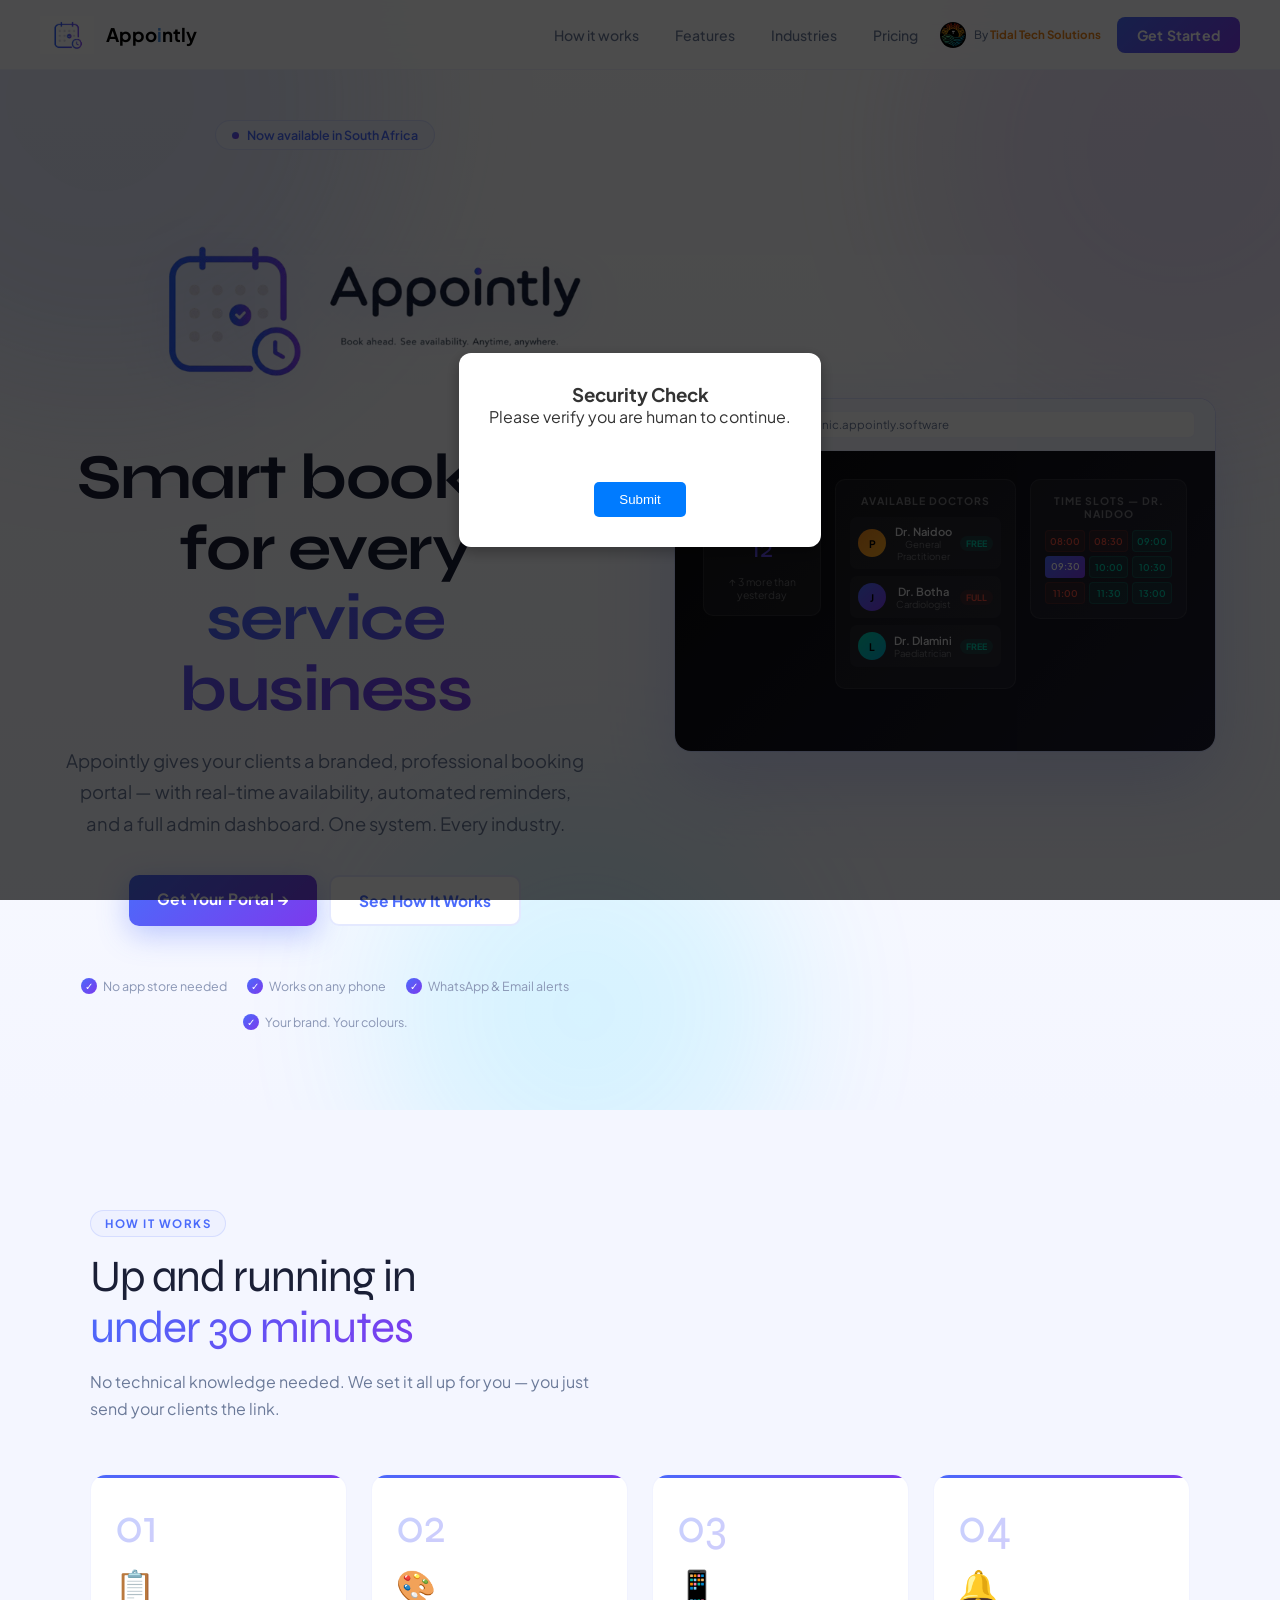
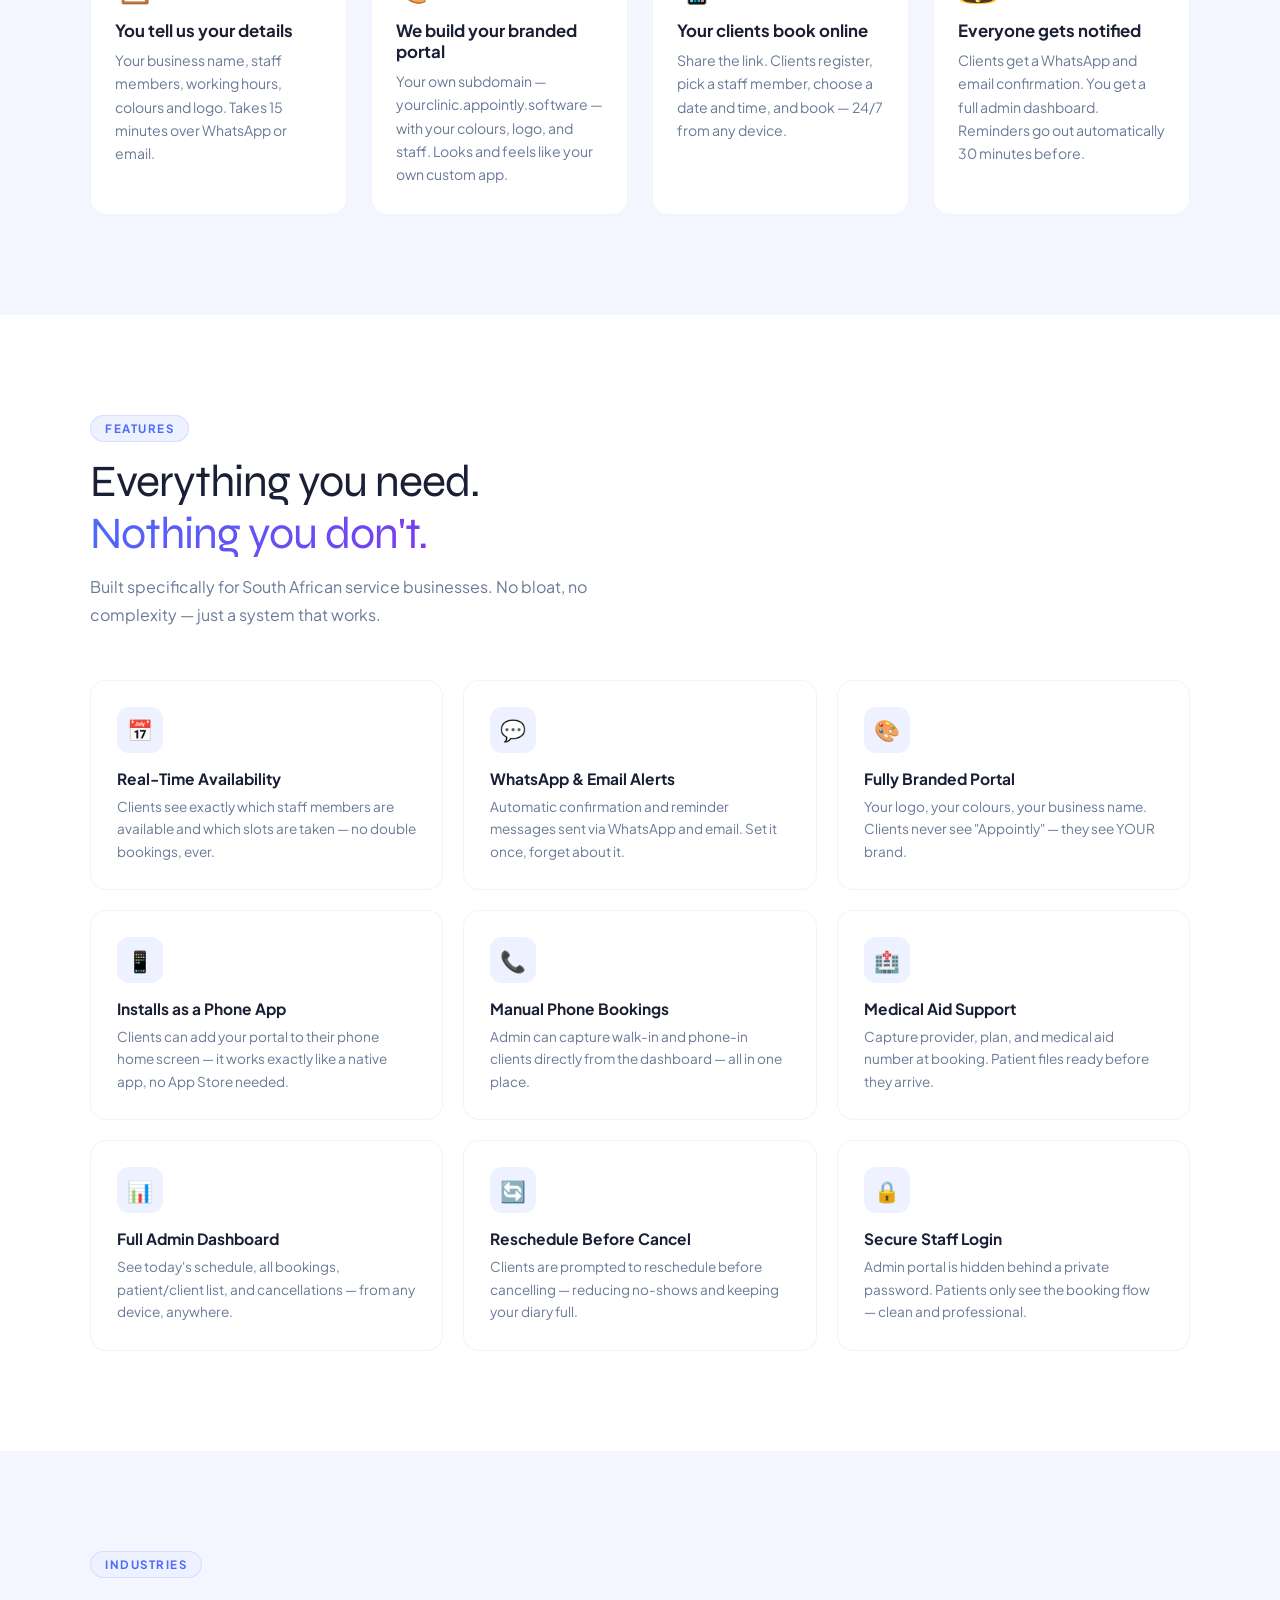
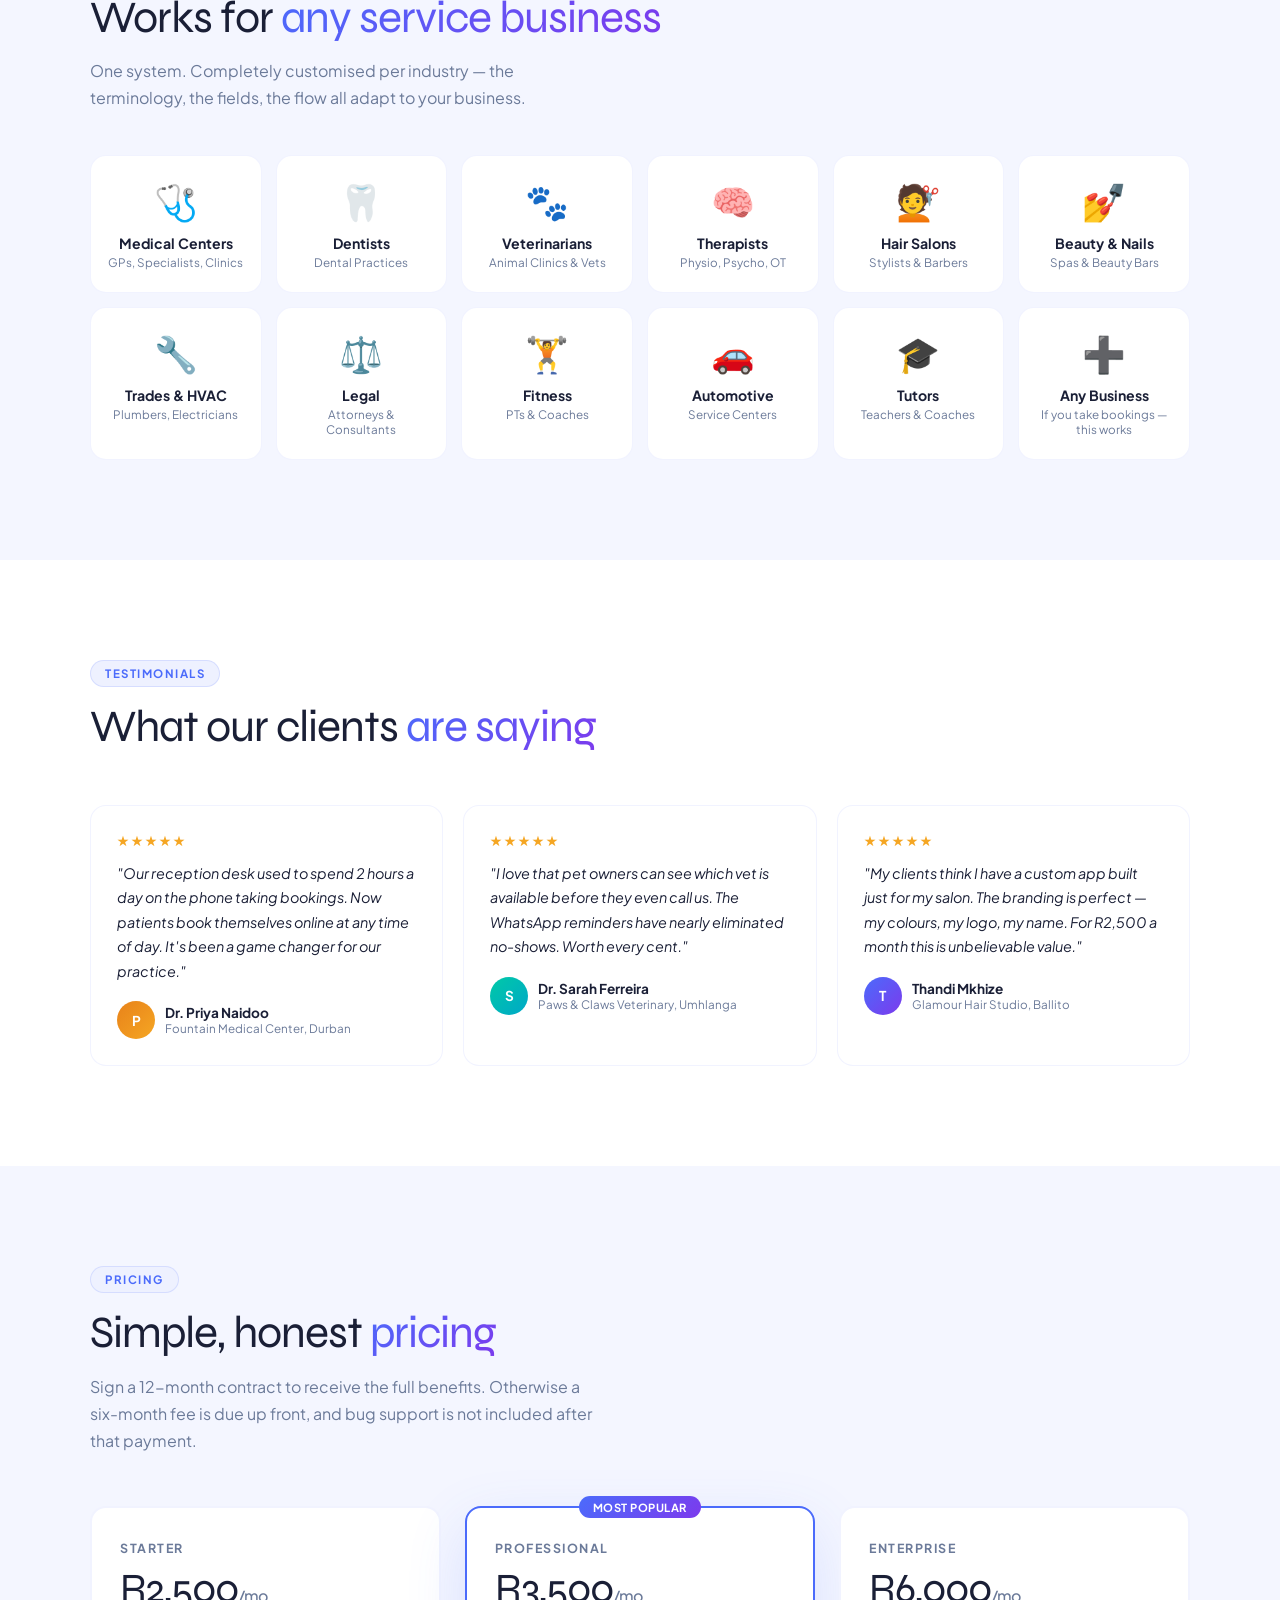
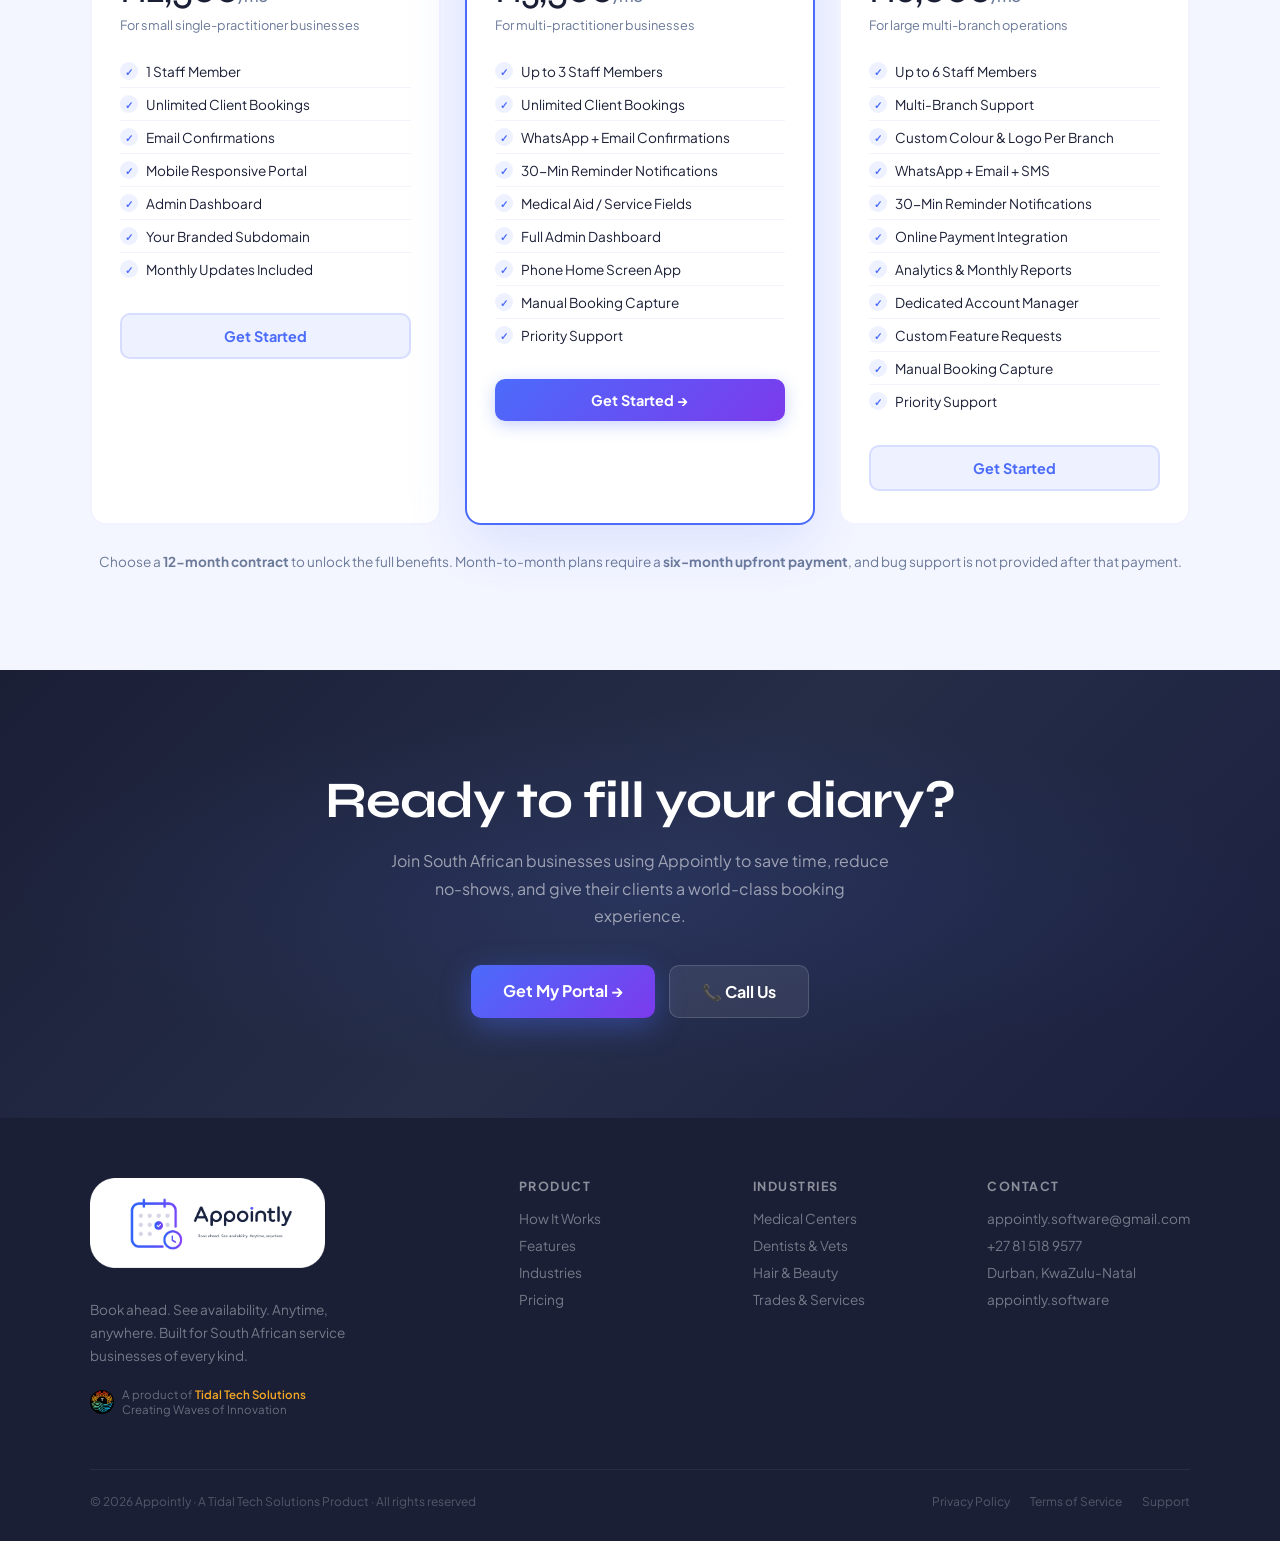
==== commit aba35a34: "Add files via upload" ====
--- a/appointly-landing.html
+++ b/appointly-landing.html
@@ -7,7 +7,7 @@
 <title>Appointly — Book ahead. See availability. Anytime, anywhere.</title>
 <link href="https://fonts.googleapis.com/css2?family=Plus+Jakarta+Sans:wght@300;400;500;600;700;800&family=Syne:wght@700;800&display=swap" rel="stylesheet"/>
 <link rel="stylesheet" href="styles.css">
-<link rel="icon" type="image/png" href="Pictures/Appintly Calander logo.png">
+<link rel="icon" type="image/png" href="Pictures/Appintly%20Calander%20logo.png">
 </head>
 <!-- Load the reCAPTCHA API with your Site Key -->
 <script src="https://www.google.com/recaptcha/api.js" async defer></script>
@@ -21,7 +21,7 @@
 <nav>
   <a class="nav-logo" href="#">
     <!-- Add 'logo-icon' and 'logo-text' classes -->
-    <img src="Pictures/Appintly Calander logo.png" class="logo-icon"><h3 style="color: black;">Appo<span>i</span>ntly</h3>
+    <img src="Pictures/Appintly%20Calander%20logo.png" class="logo-icon"><h3 style="color: black;">Appo<span>i</span>ntly</h3>
 
 </a>
 
@@ -371,7 +371,7 @@
   <div class="footer-inner">
     <div class="footer-top">
       <div class="footer-brand">
-        <img class="footer-appt-logo" src="Pictures/Appointly long logo-modified.png">
+        <img class="footer-appt-logo" src="Pictures/Appointly%20long%20logo-modified.png">
         <p>Book ahead. See availability. Anytime, anywhere. Built for South African service businesses of every kind.</p>
         <div class="footer-tts">
           <img src="[data-uri]" alt="Tidal Tech Solutions"/>
